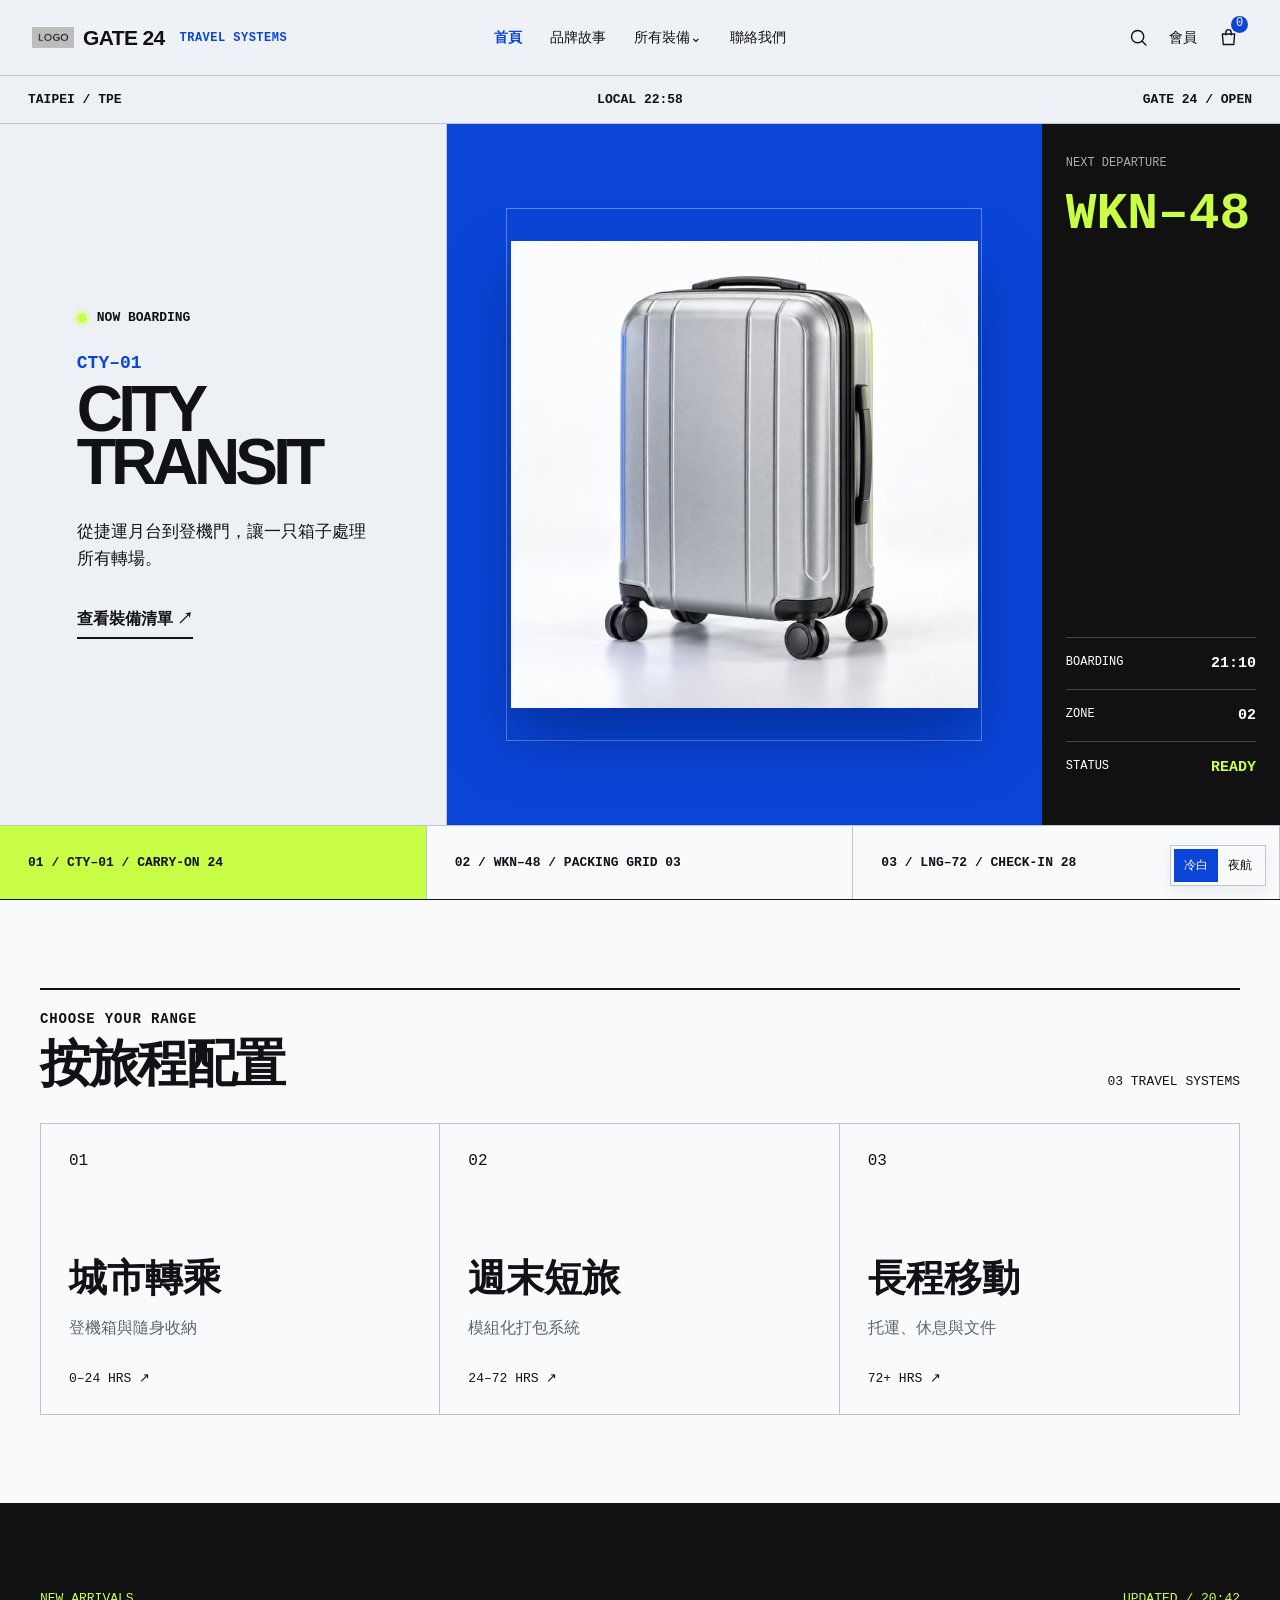
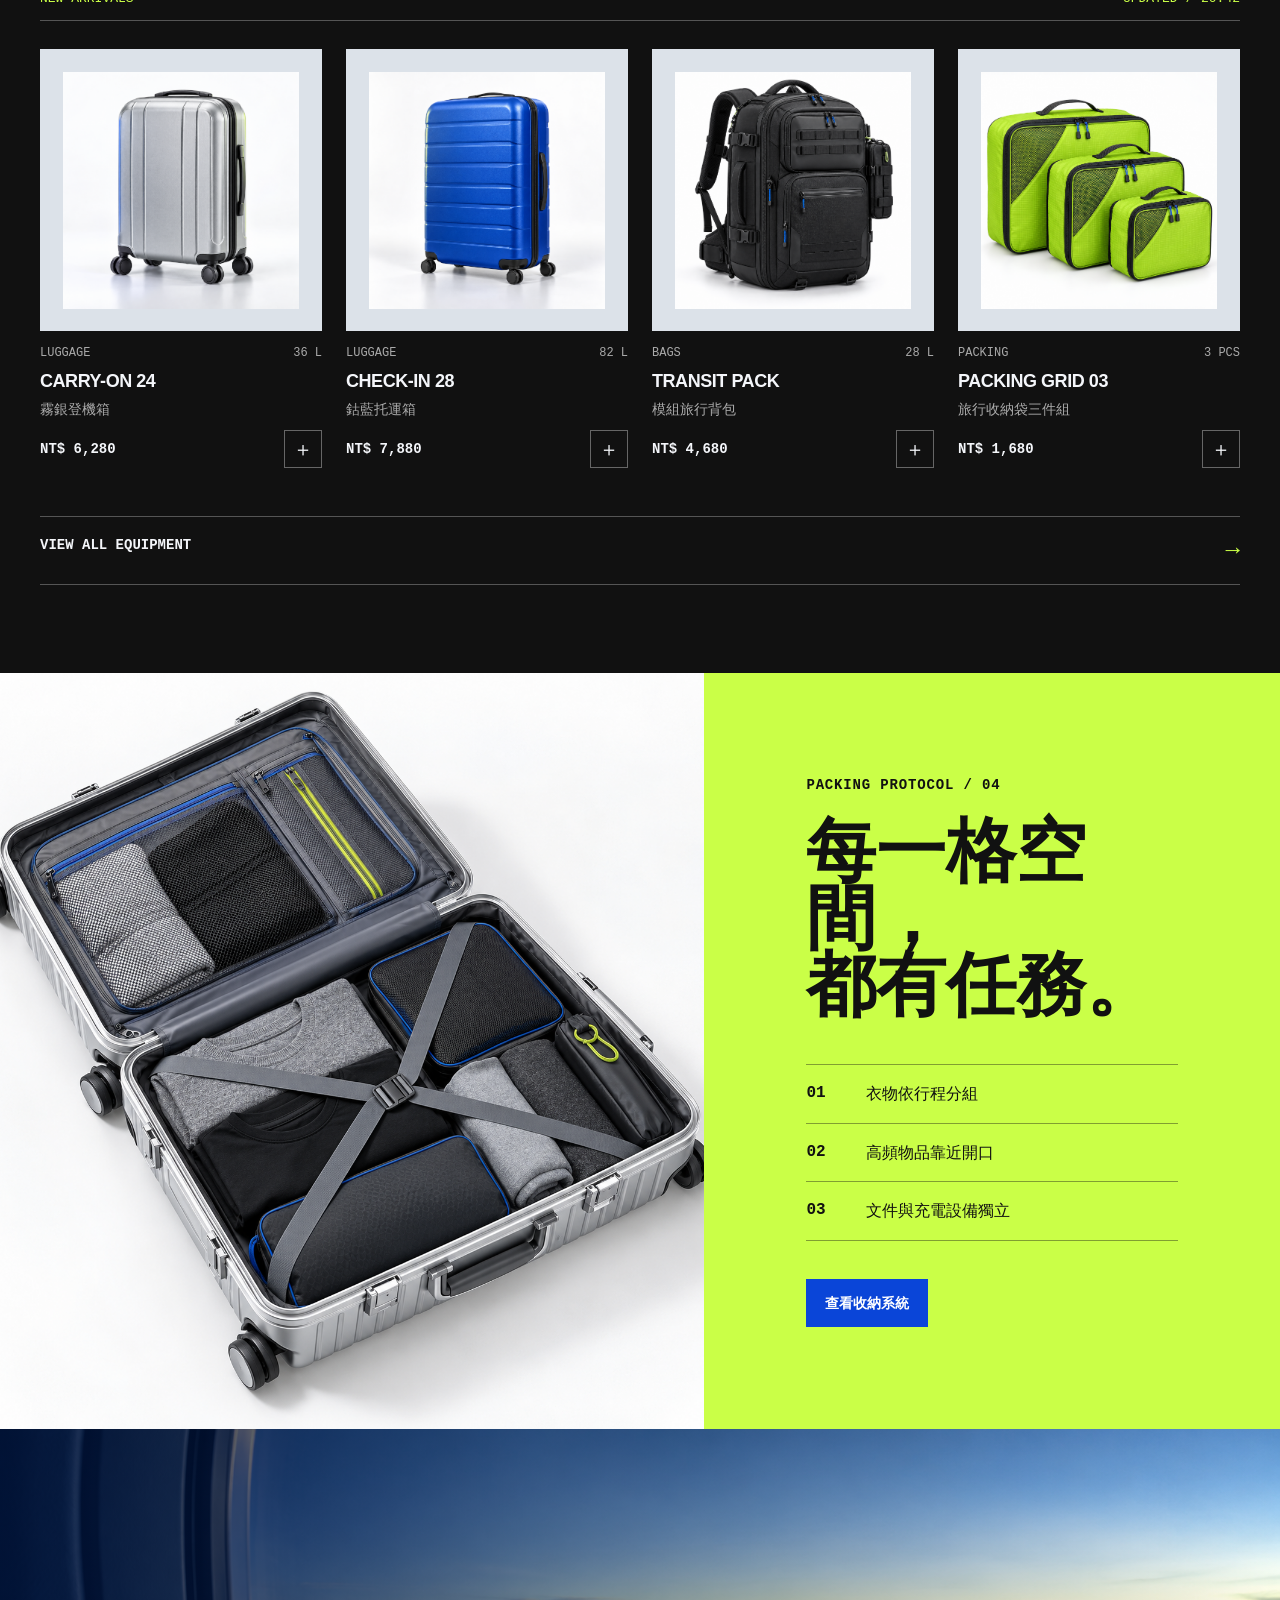
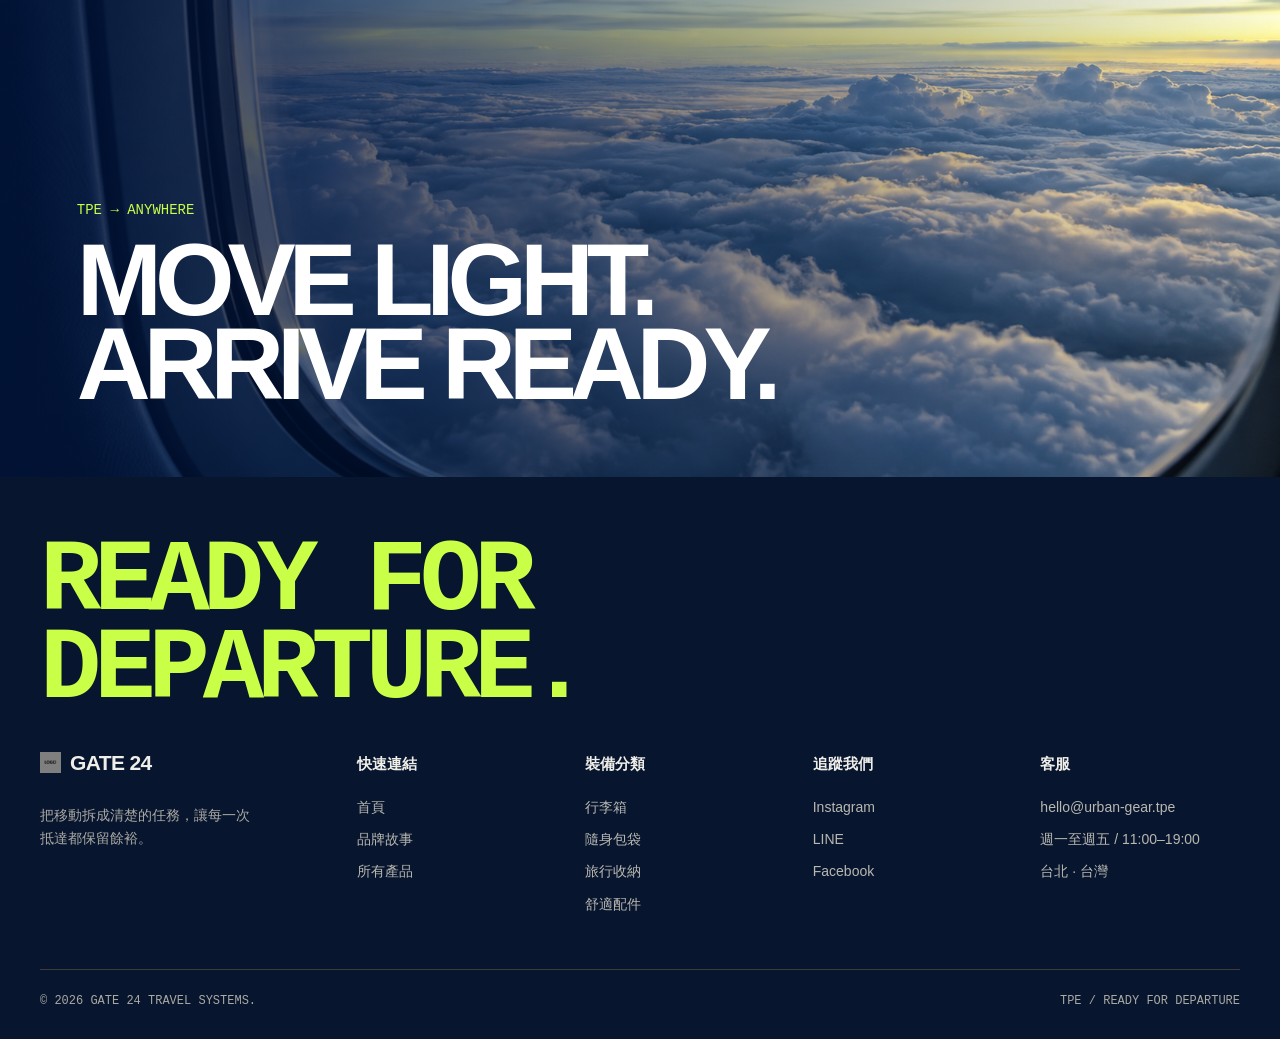
==== index/index.html @ a23cc00e "first commit" ====
<!doctype html><html lang="zh-Hant"><head><meta charset="utf-8"><meta name="viewport" content="width=device-width,initial-scale=1"><meta name="description" content="GATE 24，為移動而設計的旅行裝備。"><title>GATE 24 — Ready for departure</title><link rel="stylesheet" href="../css/base.css"><link rel="stylesheet" href="../css/index.css"><script defer src="../assets/js/theme-switcher.js"></script><script defer src="../assets/js/core.js"></script></head><body data-page="home"><header id="siteHeader"></header><main>
<section class="terminal-hero"><div class="departure-top"><span>TAIPEI / TPE</span><strong id="heroClock">LOCAL 20:42</strong><span>GATE 24 / OPEN</span></div><div class="route-copy"><p class="status"><i></i><span id="heroStatus">NOW BOARDING</span></p><p class="route-code" id="heroCode">CTY–01</p><h1 id="heroTitle">CITY<br>TRANSIT</h1><p id="heroDesc">從捷運月台到登機門，讓一只箱子處理所有轉場。</p><a class="hero-cta" id="heroLink" href="../product-detail/product-detail.html?id=carry-on-silver">查看裝備清單 ↗</a></div><button class="hero-object" id="heroMain" aria-label="下一個旅行情境"><span class="scan-line"></span><img id="heroImage" src="../assets/images/carry-on-silver.png" alt="霧銀登機箱"></button><aside class="boarding-card"><p>NEXT DEPARTURE</p><strong id="heroNextCode">WKN–48</strong><div><span>BOARDING</span><b id="heroNextTime">21:10</b></div><div><span>ZONE</span><b>02</b></div><div><span>STATUS</span><b class="lime">READY</b></div></aside><div class="journey-tabs" id="heroTabs"></div></section>
<section class="trip-systems section"><div class="shell"><div class="section-head"><div><p class="eyebrow">CHOOSE YOUR RANGE</p><h2>按旅程配置</h2></div><span>03 TRAVEL SYSTEMS</span></div><div class="system-grid"><a href="../product/product.html?category=Luggage"><b>01</b><h3>城市轉乘</h3><p>登機箱與隨身收納</p><span>0–24 HRS ↗</span></a><a href="../product/product.html?category=Packing"><b>02</b><h3>週末短旅</h3><p>模組化打包系統</p><span>24–72 HRS ↗</span></a><a href="../product/product.html?category=Comfort"><b>03</b><h3>長程移動</h3><p>托運、休息與文件</p><span>72+ HRS ↗</span></a></div></div></section>
<section class="flight-board section"><div class="shell"><div class="board-head"><span>NEW ARRIVALS</span><span>UPDATED / 20:42</span></div><div class="product-grid" id="newGrid"></div><a class="board-more" href="../product/product.html">VIEW ALL EQUIPMENT <span>→</span></a></div></section>
<section class="packing-feature"><div class="feature-photo"><img src="../assets/images/open-case.png" alt="已整理完成的登機箱"></div><div class="feature-copy"><p class="eyebrow">PACKING PROTOCOL / 04</p><h2>每一格空間，<br>都有任務。</h2><ol><li><b>01</b><span>衣物依行程分組</span></li><li><b>02</b><span>高頻物品靠近開口</span></li><li><b>03</b><span>文件與充電設備獨立</span></li></ol><a class="button primary" href="../product/product.html?category=Packing">查看收納系統</a></div></section>
<section class="window-scene"><img src="../assets/images/cloud-window.png" alt="飛機舷窗外的清晨雲層"><div><p>TPE → ANYWHERE</p><h2>MOVE LIGHT.<br>ARRIVE READY.</h2></div></section>
</main><footer id="siteFooter"></footer><div id="uiMount"></div></body></html>
---- css/base.css ----
:root{--paper:#eeede9;--surface:#f8f7f3;--ink:#171717;--muted:#64635f;--line:#c8c7c1;--accent:#f55228;--on-accent:#151515;--head:76px;--max:1280px;--mono:Consolas,'Liberation Mono',monospace;--ease:cubic-bezier(.22,.7,.2,1)}
*{box-sizing:border-box}html{scroll-behavior:smooth;scroll-padding-top:90px}body{margin:0;background:var(--paper);color:var(--ink);font:16px/1.6 Arial,'PingFang TC','Microsoft JhengHei',sans-serif}body.no-scroll{overflow:hidden}body[data-theme=night]{--paper:#181818;--surface:#222;--ink:#f0efe9;--muted:#afaea8;--line:#41413d}a{color:inherit;text-decoration:none}button,input{font:inherit;color:inherit}button{cursor:pointer;border:0;background:none}button:disabled{cursor:default;opacity:.35}img{display:block;max-width:100%;height:auto}h1,h2,h3,p,figure,dl,dd{margin:0}ul{margin:0;padding:0;list-style:none}[hidden]{display:none!important}:focus-visible{outline:2px solid var(--accent);outline-offset:4px}.shell{width:min(var(--max),calc(100% - 80px));margin-inline:auto}.section{padding-block:88px}.eyebrow{font:700 14px/1.5 var(--mono);letter-spacing:.06em;text-transform:uppercase}.muted{color:var(--muted)}.section-heading{display:flex;align-items:end;justify-content:space-between;gap:24px;margin-bottom:32px;border-top:2px solid var(--ink);padding-top:20px}.section-heading h2{font-size:clamp(28px,3.5vw,48px);line-height:1.12;letter-spacing:-.045em}.section-heading .eyebrow{margin-bottom:8px;color:var(--muted)}.text-link{border-bottom:1px solid;padding-bottom:3px;font-size:14px;white-space:nowrap}.button{display:inline-flex;align-items:center;justify-content:space-between;gap:30px;min-height:48px;padding:12px 18px;border:1px solid var(--ink);font-weight:700;font-size:14px}.button.primary{background:var(--ink);color:var(--paper)}.button:hover{background:var(--accent);border-color:var(--accent);color:#141414}
.site-header{height:var(--head);position:sticky;top:0;z-index:5000;background:#171717;color:#f8f7f3;display:grid;grid-template-columns:1fr auto 1fr;align-items:center;padding-inline:32px;border-bottom:1px solid #3f3f3a}.brand{display:inline-flex;align-items:center;gap:9px;width:max-content;white-space:nowrap}.brand img{height:21px;width:auto;object-fit:contain}.brand-name{font-size:21px;line-height:1;font-weight:900;letter-spacing:-.05em}.brand-sub{font:12px var(--mono);margin-left:6px;letter-spacing:.04em}.desktop-nav{display:flex;align-items:center;gap:28px;font-size:14px}.desktop-nav>a[aria-current]{color:var(--accent)}.nav-group,.member-menu{position:relative}.nav-group>button{padding:24px 0}.dropdown{position:absolute;top:100%;left:0;min-width:170px;background:var(--surface);color:var(--ink);border:1px solid var(--line);padding:7px;box-shadow:0 12px 32px #0002;z-index:20}.dropdown a,.dropdown button{display:block;text-align:left;padding:10px 12px;width:100%;font-size:14px}.dropdown a:hover,.dropdown button:hover{background:var(--accent);color:#171717}.header-actions{display:flex;align-items:center;justify-self:end;gap:4px}.icon-button{display:grid;place-items:center;position:relative;width:40px;height:44px;padding:8px}.icon-button svg{width:21px;height:21px;fill:none;stroke:currentColor;stroke-width:1.6;stroke-linecap:round;stroke-linejoin:round}.bag-count{position:absolute;right:0;top:0;font:12px var(--mono);background:var(--accent);color:#171717;border-radius:50%;min-width:17px;height:17px;text-align:center}.member-trigger{font-size:14px;height:44px;padding:0 7px}.member-menu .dropdown{left:auto;right:0}.mobile-toggle{display:none}
.product-grid{display:grid;grid-template-columns:repeat(4,minmax(0,1fr));gap:24px}.product-card{min-width:0}.card-image{display:block;aspect-ratio:1;background:#d4d3ce;overflow:hidden}.card-image img{height:100%;width:100%;object-fit:cover;transition:transform .45s var(--ease)}.product-card:hover .card-image img{transform:scale(1.025)}.card-meta{display:flex;justify-content:space-between;gap:6px;margin-top:14px;font:12px/1.4 var(--mono);color:var(--muted);text-transform:uppercase}.card-title{display:block;margin-top:8px}.card-title h3{font-size:18px;line-height:1.25;overflow-wrap:anywhere;letter-spacing:-.025em}.card-artist{font-size:14px;margin-top:5px;color:var(--muted)}.card-bottom{display:flex;justify-content:space-between;gap:12px;align-items:center;margin-top:10px}.price{font:700 14px var(--mono)}.card-add{border:1px solid var(--line);width:38px;height:38px;font-size:20px}.card-add:hover{background:var(--accent);color:#171717;border-color:var(--accent)}
.site-footer{background:#111;color:#efeee8;padding:62px 0 28px}.footer-grid{display:grid;grid-template-columns:1.45fr repeat(4,minmax(0,1fr));gap:28px}.footer-brand img{width:21px;height:21px}.footer-brand>p{font-size:14px;color:#aaa9a2;margin-top:24px;max-width:220px}.footer-column{display:flex;align-items:flex-start;flex-direction:column;gap:10px;min-width:0;font-size:14px}.footer-column h3{font-size:15px;margin-bottom:10px}.footer-column p,.footer-column a,.footer-column span{color:#b9b8b0;overflow-wrap:anywhere}.footer-column a:hover{color:var(--accent)}.footer-bottom{display:flex;justify-content:space-between;gap:24px;border-top:1px solid #3c3c36;padding-top:22px;margin-top:54px;color:#aaa9a2;font:12px/1.6 var(--mono)}.footer-statement{margin-bottom:38px;font-size:clamp(42px,9vw,128px);line-height:.85;font-weight:900;letter-spacing:-.07em;color:#efeee8}
.overlay{position:fixed;inset:0;z-index:90000;display:flex;justify-content:flex-end;background:#0009;opacity:1;visibility:visible;transition:opacity .35s,visibility 0s}.overlay[hidden]{display:flex!important;opacity:0;visibility:hidden;pointer-events:none;transition:opacity .35s,visibility 0s .4s}.panel{width:min(490px,100%);height:100%;overflow-y:auto;overscroll-behavior:contain;background:var(--paper);padding:28px;transform:translateX(0);transition:transform .4s var(--ease)}.overlay[hidden] .panel{transform:translateX(100%)}.drawer-overlay{justify-content:flex-start}.drawer-overlay[hidden] .panel{transform:translateX(-100%)}.panel-heading{display:flex;align-items:center;justify-content:space-between;gap:14px;margin-bottom:28px;padding-bottom:18px;border-bottom:1px solid var(--line)}.panel-heading h2{font-size:25px}.panel-close{width:44px;height:44px;flex-shrink:0;border:1px solid var(--line);font-size:27px}.drawer-nav>a,.drawer-nav summary{display:block;padding:16px 0;border-bottom:1px solid var(--line);font-size:17px}.drawer-nav details a{display:block;padding:12px 18px;font-size:15px}.search-input{width:100%;background:transparent;border:0;border-bottom:2px solid var(--ink);padding:12px 0;margin:12px 0 26px;font-size:18px}.mini-product{display:grid;grid-template-columns:70px minmax(0,1fr);gap:14px;border-bottom:1px solid var(--line);padding:16px 0}.mini-product img{width:70px;height:70px;object-fit:cover}.mini-copy h3{font-size:16px;line-height:1.3}.mini-copy p{font-size:14px;color:var(--muted)}.mini-actions{display:flex;align-items:center;gap:12px;margin-top:12px}.mini-actions button{min-width:32px;height:34px;border:1px solid var(--line)}.mini-actions .remove{border:0;margin-left:auto;font-size:14px;text-decoration:underline}.bag-total{display:flex;justify-content:space-between;padding-block:24px}.bag-note,.empty{font-size:14px;color:var(--muted)}.empty{padding:24px 0}.theme-switcher{position:fixed;bottom:14px;right:14px;z-index:7000;background:var(--surface);padding:3px;border:1px solid var(--line);display:flex;box-shadow:0 4px 15px #0001}.theme-switcher button{font:12px var(--mono);padding:8px 10px}.theme-switcher button[aria-pressed=true]{background:var(--ink);color:var(--paper)}.toast{position:fixed;left:50%;bottom:70px;transform:translate(-50%,20px);opacity:0;pointer-events:none;z-index:120000;background:var(--ink);color:var(--paper);padding:12px 20px;font-size:14px;max-width:90vw;transition:.2s}.toast.visible{opacity:1;transform:translate(-50%,0)}
@media(max-width:1100px){.site-header{grid-template-columns:1fr auto}.desktop-nav{display:none}.mobile-toggle{display:grid}.brand-sub{display:none}.footer-grid{grid-template-columns:repeat(2,minmax(0,1fr))}.footer-brand{grid-column:1/-1}.product-grid{grid-template-columns:repeat(3,minmax(0,1fr))}.shell{width:calc(100% - 48px)}}
@media(max-width:800px){:root{--head:66px}.product-grid{grid-template-columns:repeat(2,minmax(0,1fr))}.section{padding-block:60px}}
@media(max-width:600px){.shell{width:calc(100% - 32px)}.site-header{padding-inline:12px}.brand img{height:18px}.brand-name{font-size:18px}.header-actions{gap:0}.icon-button{width:34px}.member-trigger{font-size:14px;padding-inline:5px}.section-heading{align-items:start;gap:12px}.section-heading h2{font-size:30px}.section-heading .text-link{font-size:14px;margin-top:8px}.product-grid{gap:25px 14px}.card-title h3{font-size:16px}.card-meta{font-size:12px;flex-wrap:wrap}.card-artist{font-size:14px;min-height:22px}.footer-grid{gap:34px 20px}.footer-column:nth-child(2){order:1}.footer-column:nth-child(4){order:2}.footer-column:nth-child(3){order:3}.footer-column:nth-child(5){order:4}.footer-bottom{display:block}.footer-bottom span{display:block;margin-top:8px}.site-footer{padding-bottom:70px}.panel{padding:22px}.theme-switcher{right:8px;bottom:8px}.footer-statement{font-size:17vw}}
@media(prefers-reduced-motion:reduce){*,*::before,*::after{scroll-behavior:auto!important;transition-duration:.01ms!important;transition-delay:0s!important;animation:none!important}}
.section-head{display:flex;align-items:flex-end;justify-content:space-between;gap:24px;margin-bottom:34px;border-top:2px solid var(--ink);padding-top:19px}.section-head h2{font-size:clamp(32px,4vw,54px);line-height:1;letter-spacing:-.045em;margin-top:8px}.drawer-nav>button{display:block;width:100%;text-align:left;padding:16px 0;border-bottom:1px solid var(--line);font-size:17px}

/* GATE 24 system */
:root{--paper:#edf1f6;--surface:#f8fafc;--ink:#101216;--muted:#5d6470;--line:#bdc5d0;--accent:#caff47;--blue:#0a45d8;--lime:#caff47;--head:76px;--max:1320px;--mono:Consolas,'Liberation Mono',monospace}body[data-theme=night]{--paper:#10141d;--surface:#171d28;--ink:#f2f5f9;--muted:#aeb7c5;--line:#3a4351}.site-header{background:#eef2f7;color:#111;border-bottom:1px solid var(--line)}body[data-theme=night] .site-header{background:#111722;color:#fff}.desktop-nav>a[aria-current]{color:var(--blue);font-weight:800}.brand-name{letter-spacing:-.03em}.brand-sub{color:var(--blue);font-weight:700}.bag-count{background:var(--blue);color:#fff}.dropdown a:hover,.dropdown button:hover,.card-add:hover{background:var(--lime);color:#111;border-color:var(--lime)}.button.primary{background:var(--blue);border-color:var(--blue);color:#fff}.button.primary:hover{background:var(--lime);border-color:var(--lime);color:#111}.product-card .card-image{background:#dce2e9}.card-image img{object-fit:contain;padding:8%}.site-footer{background:#07152f}.footer-statement{color:var(--lime);font-family:var(--mono);font-size:clamp(46px,8vw,114px)}.site-footer .brand-sub{color:var(--lime)}.theme-switcher button[aria-pressed=true]{background:var(--blue);color:#fff}.toast{background:var(--blue);color:#fff}
.section-head{display:flex;align-items:flex-end;justify-content:space-between;gap:24px;margin-bottom:34px;border-top:2px solid var(--ink);padding-top:19px}.section-head h2{font-size:clamp(32px,4vw,54px);line-height:1;letter-spacing:-.045em;margin-top:8px}.section-head>a{font-size:14px;border-bottom:1px solid;padding-bottom:4px}.drawer-nav>button{display:block;width:100%;text-align:left;padding:16px 0;border-bottom:1px solid var(--line);font-size:17px}
---- css/index.css ----
.terminal-hero{min-height:calc(100vh - var(--head));display:grid;grid-template-columns:minmax(360px,.9fr) minmax(400px,1.2fr) minmax(210px,.48fr);grid-template-rows:48px 1fr 74px;background:#eef2f7;border-bottom:1px solid var(--ink);overflow:hidden}.departure-top{grid-column:1/-1;display:grid;grid-template-columns:1fr auto 1fr;align-items:center;padding:0 28px;border-bottom:1px solid var(--line);font:700 13px var(--mono)}.departure-top span:last-child{text-align:right}.route-copy{padding:clamp(40px,6vw,88px);display:flex;flex-direction:column;justify-content:center;border-right:1px solid var(--line)}.status{font:700 13px var(--mono);display:flex;align-items:center;gap:10px}.status i{width:10px;height:10px;background:var(--lime);border-radius:50%;box-shadow:0 0 0 4px #caff4740}.route-code{font:700 18px var(--mono);color:var(--blue);margin:28px 0 10px}.route-copy h1{font-size:clamp(58px,7vw,110px);line-height:.82;letter-spacing:-.075em}.route-copy>p:not(.status):not(.route-code){max-width:430px;margin:30px 0 34px;font-size:17px}.hero-cta{font-weight:800;border-bottom:2px solid;width:max-content;padding-bottom:5px}.hero-object{position:relative;background:var(--blue);padding:clamp(30px,5vw,80px);overflow:hidden}.hero-object img{width:100%;height:100%;object-fit:contain;filter:drop-shadow(0 30px 28px #001d6c80);transition:transform .45s}.hero-object:hover img{transform:translateY(-8px) rotate(-1deg)}.scan-line{position:absolute;inset:12% 10%;border:1px solid #fff5}.boarding-card{background:#111;color:#fff;padding:32px 24px;display:flex;flex-direction:column;gap:0}.boarding-card>p{font:12px var(--mono);color:#aaa}.boarding-card>strong{font:900 clamp(34px,4vw,60px) var(--mono);color:var(--lime);margin:15px 0 auto}.boarding-card div{border-top:1px solid #444;padding:17px 0;display:flex;justify-content:space-between;font:12px var(--mono)}.boarding-card b{font-size:15px}.boarding-card .lime{color:var(--lime)}.journey-tabs{grid-column:1/-1;display:grid;grid-template-columns:repeat(3,1fr);background:#fff;border-top:1px solid var(--line)}.journey-tabs button{border-right:1px solid var(--line);text-align:left;padding:0 28px;font:700 13px var(--mono)}.journey-tabs button.active{background:var(--lime);color:#111}
.trip-systems{background:var(--surface)}.section-head>span{font:13px var(--mono)}.system-grid{display:grid;grid-template-columns:repeat(3,1fr);border:1px solid var(--line)}.system-grid a{min-height:290px;padding:28px;display:flex;flex-direction:column;border-right:1px solid var(--line);transition:.25s}.system-grid a:last-child{border:0}.system-grid a:hover{background:var(--blue);color:#fff}.system-grid b{font:16px var(--mono)}.system-grid h3{font-size:clamp(28px,3vw,44px);margin:auto 0 6px}.system-grid p{color:var(--muted)}.system-grid a:hover p{color:#dbe5ff}.system-grid span{font:13px var(--mono);margin-top:30px}.flight-board{background:#111;color:#f4f6fa}.board-head{display:flex;justify-content:space-between;border-bottom:1px solid #555;padding-bottom:14px;margin-bottom:28px;font:13px var(--mono);color:var(--lime)}.flight-board .card-meta,.flight-board .card-artist{color:#aaa}.flight-board .card-add{border-color:#666}.board-more{display:flex;justify-content:space-between;margin-top:48px;padding:20px 0;border-block:1px solid #555;font:700 14px var(--mono)}.board-more span{font-size:24px;color:var(--lime)}
.packing-feature{display:grid;grid-template-columns:1.1fr .9fr;background:var(--lime);color:#111}.feature-photo img{width:100%;height:100%;min-height:650px;object-fit:cover}.feature-copy{padding:clamp(48px,8vw,120px);align-self:center}.feature-copy h2{font-size:clamp(42px,5.5vw,78px);line-height:.95;margin:22px 0 45px}.feature-copy ol{list-style:none;padding:0;border-top:1px solid #1116;margin-bottom:38px}.feature-copy li{display:grid;grid-template-columns:60px 1fr;padding:16px 0;border-bottom:1px solid #1116}.feature-copy li b{font-family:var(--mono)}.window-scene{position:relative;min-height:72vh;background:#111;color:#fff}.window-scene img{width:100%;height:72vh;object-fit:cover}.window-scene:after{content:"";position:absolute;inset:0;background:linear-gradient(90deg,#00153fcc,transparent)}.window-scene div{position:absolute;z-index:1;left:6vw;bottom:8vh}.window-scene p{font:14px var(--mono);color:var(--lime)}.window-scene h2{font-size:clamp(48px,8vw,120px);line-height:.82;letter-spacing:-.07em;margin-top:20px}
@media(max-width:1000px){.terminal-hero{grid-template-columns:1fr 1fr}.boarding-card{display:none}.route-copy{padding:56px 36px}.system-grid a{min-height:240px}.packing-feature{grid-template-columns:1fr}.feature-photo img{min-height:450px;max-height:70vh}}
@media(max-width:700px){.terminal-hero{grid-template-columns:1fr;grid-template-rows:44px auto auto 64px}.departure-top span:last-child{display:none}.departure-top{grid-template-columns:1fr auto;padding:0 16px}.route-copy{padding:38px 20px}.route-copy h1{font-size:58px}.route-copy>p:not(.status):not(.route-code){margin:22px 0}.hero-object{min-height:390px;padding:30px}.journey-tabs button{padding:0 10px;font-size:11px}.system-grid{grid-template-columns:1fr}.system-grid a{min-height:190px;border-right:0;border-bottom:1px solid var(--line)}.feature-photo img{min-height:360px}.window-scene,.window-scene img{height:600px;min-height:0}}
/* HERO theme and compact-screen corrections */
.terminal-hero{background:var(--paper);color:var(--ink);transition:background-color .3s,color .3s}
.hero-object{box-shadow:inset 0 0 0 0 transparent;transition:background-color .3s,box-shadow .3s}
.journey-tabs{background:var(--surface);transition:background-color .3s}
.journey-tabs button{color:var(--ink)}
.route-copy h1{font-size:clamp(52px,5vw,92px);max-width:100%}
body[data-theme=night] .hero-object{background:#25325d;box-shadow:inset 0 0 0 2px var(--lime)}
body[data-theme=night] .scan-line{border-color:#caff4788}
body[data-theme=night] .route-code{color:#8caeff}
body[data-theme=night] .journey-tabs button.active{color:#111}
@media(max-width:1200px){.terminal-hero{grid-template-columns:minmax(310px,.82fr) minmax(380px,1.18fr) minmax(190px,.42fr)}.route-copy{padding:48px 34px}.route-copy h1{font-size:clamp(50px,6vw,78px);letter-spacing:-.06em}}
@media(max-width:1000px){.terminal-hero{grid-template-columns:minmax(0,.9fr) minmax(0,1.1fr)}.route-copy{padding:46px 30px;min-width:0}.route-copy h1{font-size:clamp(46px,6vw,60px);letter-spacing:-.055em}.route-copy>p:not(.status):not(.route-code){max-width:34ch}}
@media(max-width:820px){.terminal-hero{grid-template-columns:1fr;grid-template-rows:44px auto auto 64px}.departure-top span:last-child{display:none}.departure-top{grid-template-columns:1fr auto;padding:0 16px}.route-copy{padding:38px 20px}.route-copy h1{font-size:clamp(44px,14vw,58px);overflow-wrap:anywhere}.route-copy>p:not(.status):not(.route-code){margin:22px 0}.hero-object{min-height:390px;padding:30px}.journey-tabs button{padding:0 10px;font-size:11px}.system-grid{grid-template-columns:1fr}.system-grid a{min-height:190px;border-right:0;border-bottom:1px solid var(--line)}.feature-photo img{min-height:360px}.window-scene,.window-scene img{height:600px;min-height:0}}
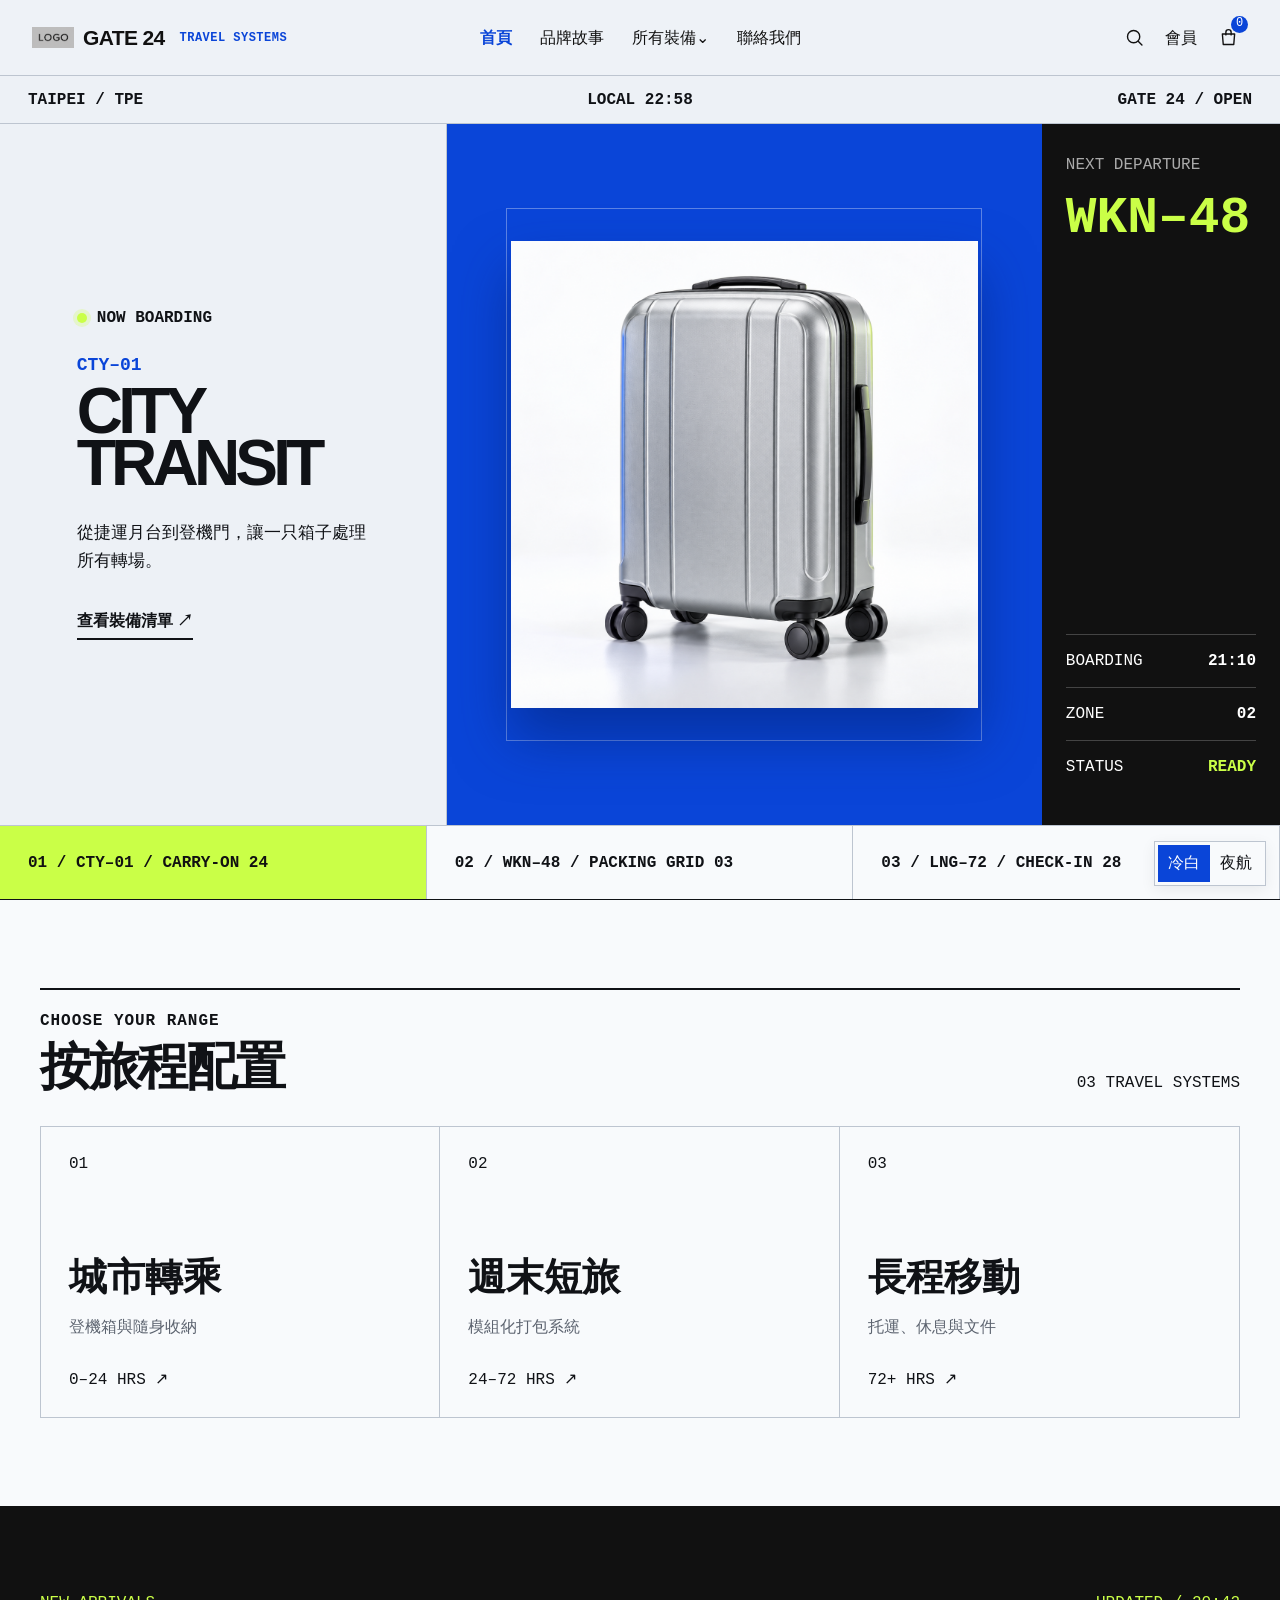
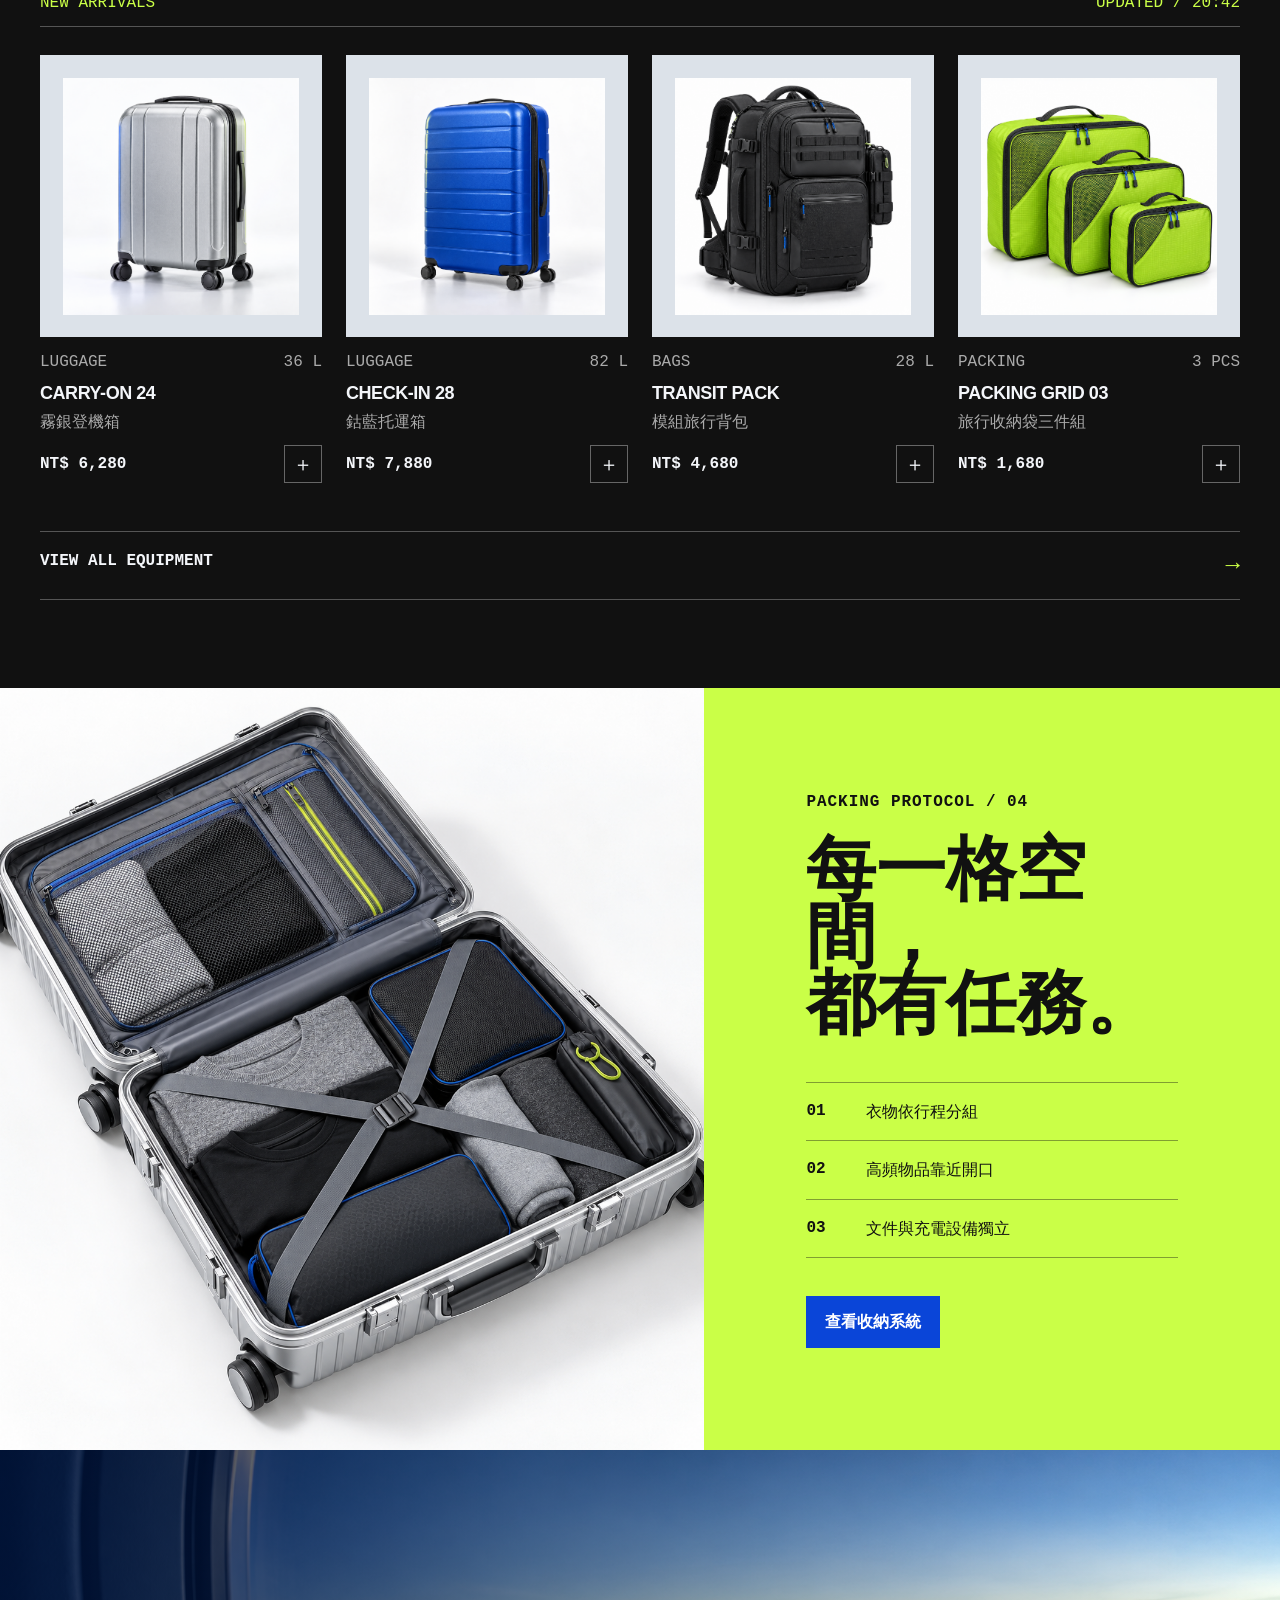
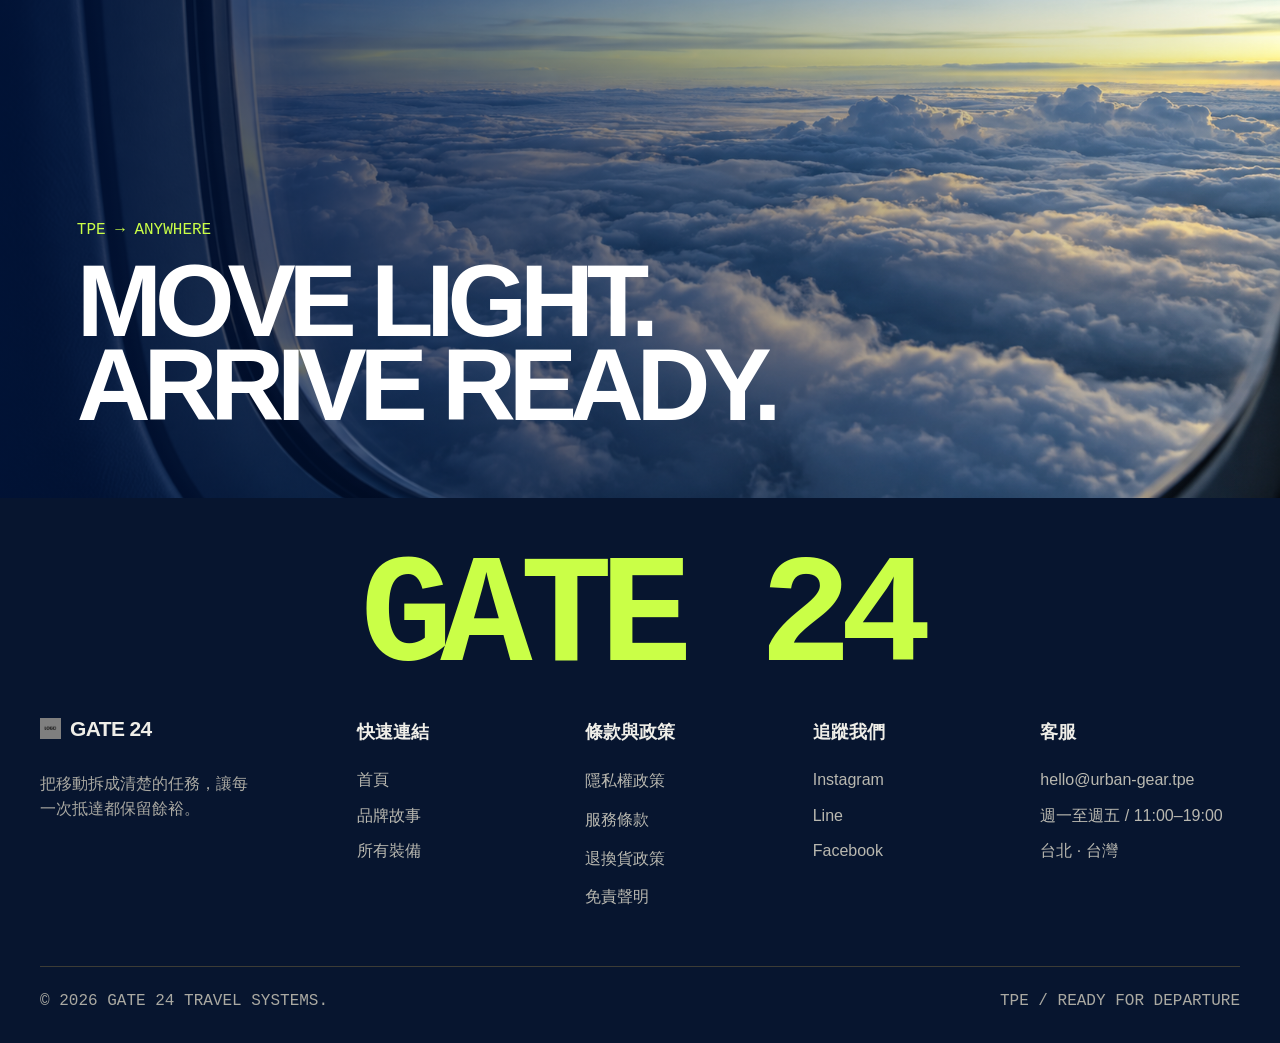
==== commit bdf1f678: "first commit" ====
--- a/index/index.html
+++ b/index/index.html
@@ -1,5 +1,5 @@
 <!doctype html><html lang="zh-Hant"><head><meta charset="utf-8"><meta name="viewport" content="width=device-width,initial-scale=1"><meta name="description" content="GATE 24，為移動而設計的旅行裝備。"><title>GATE 24 — Ready for departure</title><link rel="stylesheet" href="../css/base.css"><link rel="stylesheet" href="../css/index.css"><script defer src="../assets/js/theme-switcher.js"></script><script defer src="../assets/js/core.js"></script></head><body data-page="home"><header id="siteHeader"></header><main>
-<section class="terminal-hero"><div class="departure-top"><span>TAIPEI / TPE</span><strong id="heroClock">LOCAL 20:42</strong><span>GATE 24 / OPEN</span></div><div class="route-copy"><p class="status"><i></i><span id="heroStatus">NOW BOARDING</span></p><p class="route-code" id="heroCode">CTY–01</p><h1 id="heroTitle">CITY<br>TRANSIT</h1><p id="heroDesc">從捷運月台到登機門，讓一只箱子處理所有轉場。</p><a class="hero-cta" id="heroLink" href="../product-detail/product-detail.html?id=carry-on-silver">查看裝備清單 ↗</a></div><button class="hero-object" id="heroMain" aria-label="下一個旅行情境"><span class="scan-line"></span><img id="heroImage" src="../assets/images/carry-on-silver.png" alt="霧銀登機箱"></button><aside class="boarding-card"><p>NEXT DEPARTURE</p><strong id="heroNextCode">WKN–48</strong><div><span>BOARDING</span><b id="heroNextTime">21:10</b></div><div><span>ZONE</span><b>02</b></div><div><span>STATUS</span><b class="lime">READY</b></div></aside><div class="journey-tabs" id="heroTabs"></div></section>
+<section class="terminal-hero"><div class="departure-top"><span id="heroLocation">TAIPEI / TPE</span><strong id="heroClock">LOCAL 20:42</strong><span id="heroCollection">GATE 24 / OPEN</span></div><div class="route-copy"><p class="status"><i></i><span id="heroStatus">NOW BOARDING</span></p><p class="route-code" id="heroCode">CTY–01</p><h1 id="heroTitle">CITY<br>TRANSIT</h1><p id="heroDesc">從捷運月台到登機門，讓一只箱子處理所有轉場。</p><a class="hero-cta" id="heroLink" href="../product-detail/product-detail.html?id=carry-on-silver"><span id="heroCtaLabel">查看裝備清單 ↗</span></a></div><button class="hero-object" id="heroMain" aria-label="下一個旅行情境"><span class="scan-line"></span><img id="heroImage" src="../assets/images/carry-on-silver.png" alt="霧銀登機箱"></button><aside class="boarding-card"><p id="heroNextLabel">NEXT DEPARTURE</p><strong id="heroNextCode">WKN–48</strong><div><span id="heroMetricLabel">BOARDING</span><b id="heroNextTime">21:10</b></div><div><span id="heroSeriesLabel">ZONE</span><b id="heroSeriesValue">02</b></div><div><span id="heroAvailabilityLabel">STATUS</span><b class="lime" id="heroAvailabilityValue">READY</b></div></aside><div class="journey-tabs" id="heroTabs"></div></section>
 <section class="trip-systems section"><div class="shell"><div class="section-head"><div><p class="eyebrow">CHOOSE YOUR RANGE</p><h2>按旅程配置</h2></div><span>03 TRAVEL SYSTEMS</span></div><div class="system-grid"><a href="../product/product.html?category=Luggage"><b>01</b><h3>城市轉乘</h3><p>登機箱與隨身收納</p><span>0–24 HRS ↗</span></a><a href="../product/product.html?category=Packing"><b>02</b><h3>週末短旅</h3><p>模組化打包系統</p><span>24–72 HRS ↗</span></a><a href="../product/product.html?category=Comfort"><b>03</b><h3>長程移動</h3><p>托運、休息與文件</p><span>72+ HRS ↗</span></a></div></div></section>
 <section class="flight-board section"><div class="shell"><div class="board-head"><span>NEW ARRIVALS</span><span>UPDATED / 20:42</span></div><div class="product-grid" id="newGrid"></div><a class="board-more" href="../product/product.html">VIEW ALL EQUIPMENT <span>→</span></a></div></section>
 <section class="packing-feature"><div class="feature-photo"><img src="../assets/images/open-case.png" alt="已整理完成的登機箱"></div><div class="feature-copy"><p class="eyebrow">PACKING PROTOCOL / 04</p><h2>每一格空間，<br>都有任務。</h2><ol><li><b>01</b><span>衣物依行程分組</span></li><li><b>02</b><span>高頻物品靠近開口</span></li><li><b>03</b><span>文件與充電設備獨立</span></li></ol><a class="button primary" href="../product/product.html?category=Packing">查看收納系統</a></div></section>
--- a/css/base.css
+++ b/css/base.css
@@ -10,6 +10,23 @@
 @media(prefers-reduced-motion:reduce){*,*::before,*::after{scroll-behavior:auto!important;transition-duration:.01ms!important;transition-delay:0s!important;animation:none!important}}
 .section-head{display:flex;align-items:flex-end;justify-content:space-between;gap:24px;margin-bottom:34px;border-top:2px solid var(--ink);padding-top:19px}.section-head h2{font-size:clamp(32px,4vw,54px);line-height:1;letter-spacing:-.045em;margin-top:8px}.drawer-nav>button{display:block;width:100%;text-align:left;padding:16px 0;border-bottom:1px solid var(--line);font-size:17px}
 
+/* 套版共用字級：資訊型小字維持 16px 以上。 */
+.eyebrow,.text-link,.button,.desktop-nav,.dropdown a,.dropdown button,.member-trigger,.section-head>a{font-size:16px}
+.card-meta,.card-artist,.price{font-size:16px}
+.footer-brand>p,.footer-column a,.footer-column span,.footer-column p,.footer-bottom{font-size:16px}
+.footer-column h3{font-size:18px}
+.footer-column button{display:block;border:0;background:transparent;color:#b9b8b0;padding:0;text-align:left;font-size:16px;line-height:1.8;cursor:pointer}
+.footer-column button:hover{color:var(--lime)}
+.footer-statement{font-size:clamp(64px,12vw,180px);line-height:.78;text-align:center;white-space:nowrap;letter-spacing:-.08em}
+.policy-copy{font-size:16px;line-height:1.85;color:var(--muted)}
+.policy-copy p+p{margin-top:16px}
+.drawer-nav details a,.theme-switcher button,.toast{font-size:16px}
+@media(max-width:600px){.member-trigger,.section-heading .text-link,.card-meta,.card-artist,.footer-bottom{font-size:16px}.footer-statement{font-size:18vw}}
+
 /* GATE 24 system */
 :root{--paper:#edf1f6;--surface:#f8fafc;--ink:#101216;--muted:#5d6470;--line:#bdc5d0;--accent:#caff47;--blue:#0a45d8;--lime:#caff47;--head:76px;--max:1320px;--mono:Consolas,'Liberation Mono',monospace}body[data-theme=night]{--paper:#10141d;--surface:#171d28;--ink:#f2f5f9;--muted:#aeb7c5;--line:#3a4351}.site-header{background:#eef2f7;color:#111;border-bottom:1px solid var(--line)}body[data-theme=night] .site-header{background:#111722;color:#fff}.desktop-nav>a[aria-current]{color:var(--blue);font-weight:800}.brand-name{letter-spacing:-.03em}.brand-sub{color:var(--blue);font-weight:700}.bag-count{background:var(--blue);color:#fff}.dropdown a:hover,.dropdown button:hover,.card-add:hover{background:var(--lime);color:#111;border-color:var(--lime)}.button.primary{background:var(--blue);border-color:var(--blue);color:#fff}.button.primary:hover{background:var(--lime);border-color:var(--lime);color:#111}.product-card .card-image{background:#dce2e9}.card-image img{object-fit:contain;padding:8%}.site-footer{background:#07152f}.footer-statement{color:var(--lime);font-family:var(--mono);font-size:clamp(46px,8vw,114px)}.site-footer .brand-sub{color:var(--lime)}.theme-switcher button[aria-pressed=true]{background:var(--blue);color:#fff}.toast{background:var(--blue);color:#fff}
 .section-head{display:flex;align-items:flex-end;justify-content:space-between;gap:24px;margin-bottom:34px;border-top:2px solid var(--ink);padding-top:19px}.section-head h2{font-size:clamp(32px,4vw,54px);line-height:1;letter-spacing:-.045em;margin-top:8px}.section-head>a{font-size:14px;border-bottom:1px solid;padding-bottom:4px}.drawer-nav>button{display:block;width:100%;text-align:left;padding:16px 0;border-bottom:1px solid var(--line);font-size:17px}
+
+/* GATE 視覺覆寫後再次鎖定共用規格。 */
+.section-head>a{font-size:16px}
+.footer-statement{font-size:clamp(64px,12vw,180px)}
--- a/css/index.css
+++ b/css/index.css
@@ -16,3 +16,7 @@
 @media(max-width:1200px){.terminal-hero{grid-template-columns:minmax(310px,.82fr) minmax(380px,1.18fr) minmax(190px,.42fr)}.route-copy{padding:48px 34px}.route-copy h1{font-size:clamp(50px,6vw,78px);letter-spacing:-.06em}}
 @media(max-width:1000px){.terminal-hero{grid-template-columns:minmax(0,.9fr) minmax(0,1.1fr)}.route-copy{padding:46px 30px;min-width:0}.route-copy h1{font-size:clamp(46px,6vw,60px);letter-spacing:-.055em}.route-copy>p:not(.status):not(.route-code){max-width:34ch}}
 @media(max-width:820px){.terminal-hero{grid-template-columns:1fr;grid-template-rows:44px auto auto 64px}.departure-top span:last-child{display:none}.departure-top{grid-template-columns:1fr auto;padding:0 16px}.route-copy{padding:38px 20px}.route-copy h1{font-size:clamp(44px,14vw,58px);overflow-wrap:anywhere}.route-copy>p:not(.status):not(.route-code){margin:22px 0}.hero-object{min-height:390px;padding:30px}.journey-tabs button{padding:0 10px;font-size:11px}.system-grid{grid-template-columns:1fr}.system-grid a{min-height:190px;border-right:0;border-bottom:1px solid var(--line)}.feature-photo img{min-height:360px}.window-scene,.window-scene img{height:600px;min-height:0}}
+
+/* 首頁資訊標籤統一為可讀尺寸，Hero 三欄比例不變。 */
+.departure-top,.status,.boarding-card>p,.boarding-card div,.boarding-card b,.journey-tabs button,.section-head>span,.system-grid span,.board-head,.board-more,.window-scene p{font-size:16px}
+@media(max-width:820px){.journey-tabs button{font-size:16px}}
